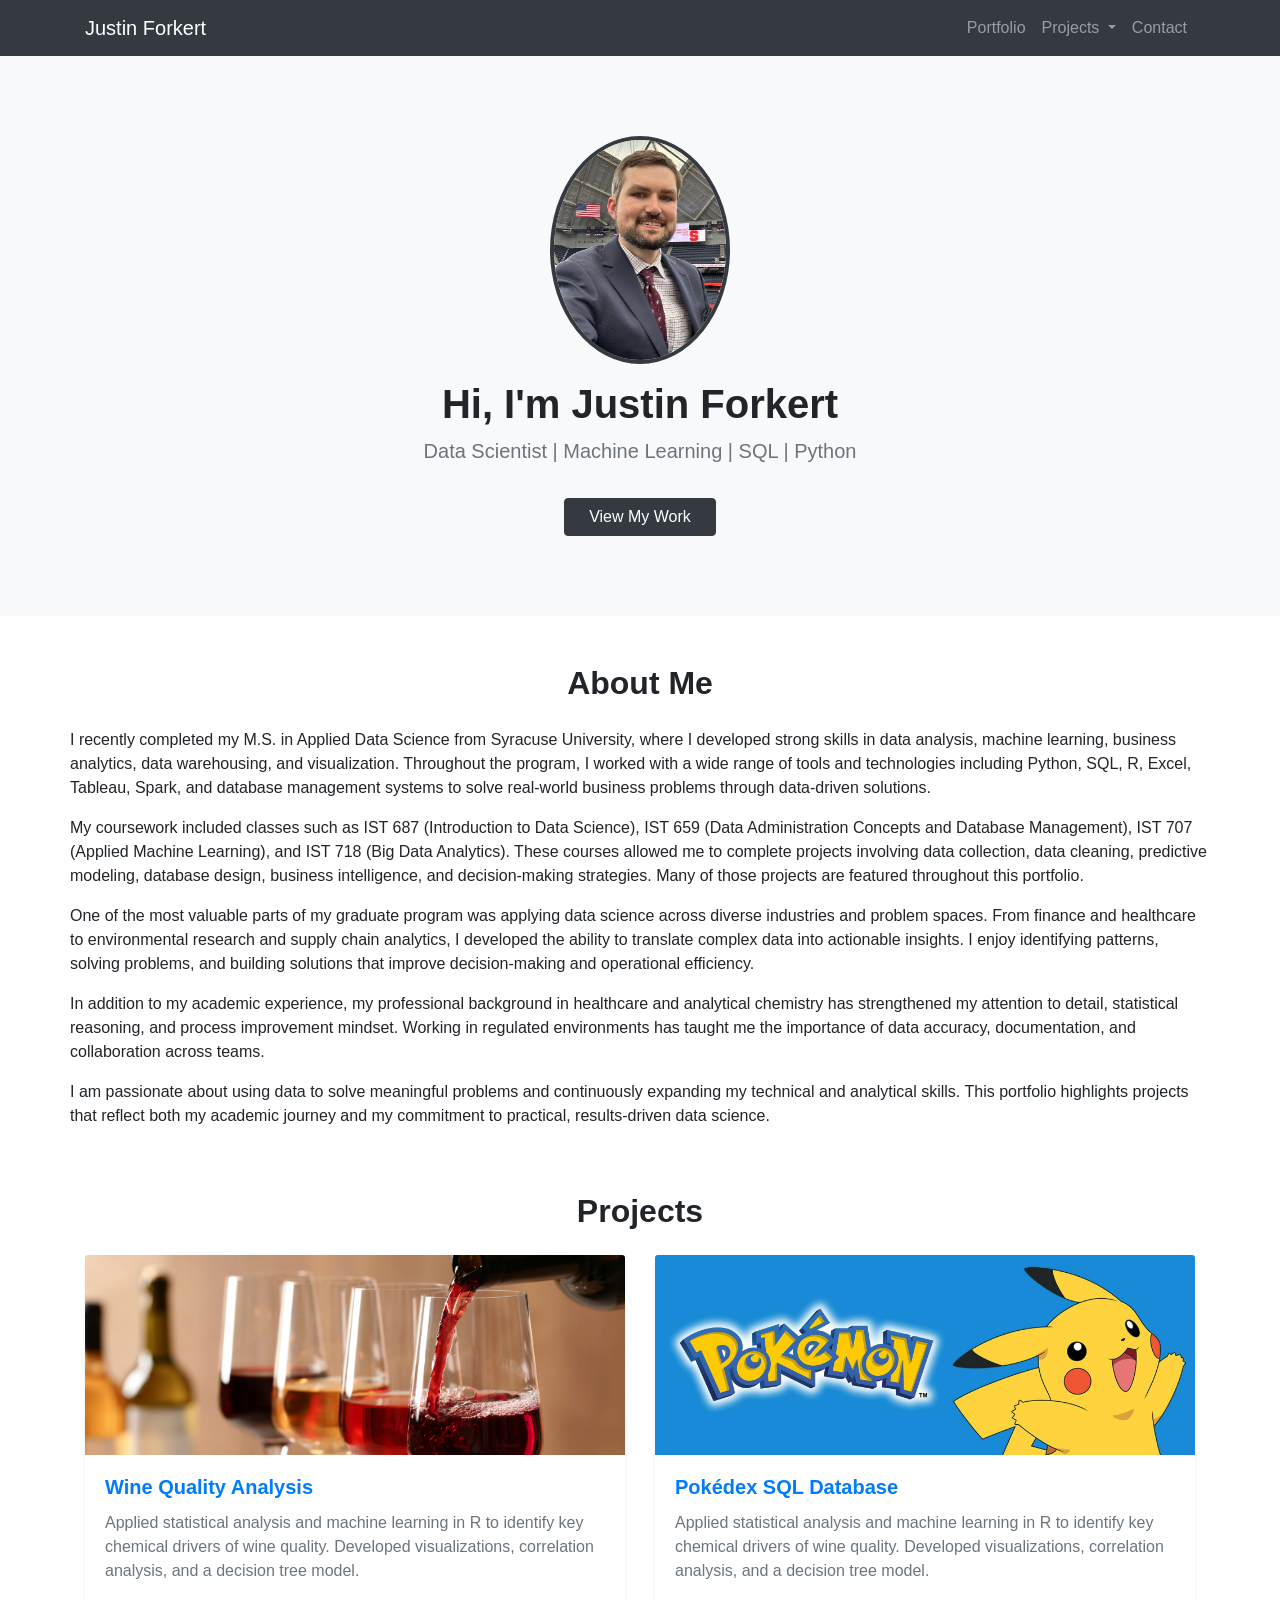
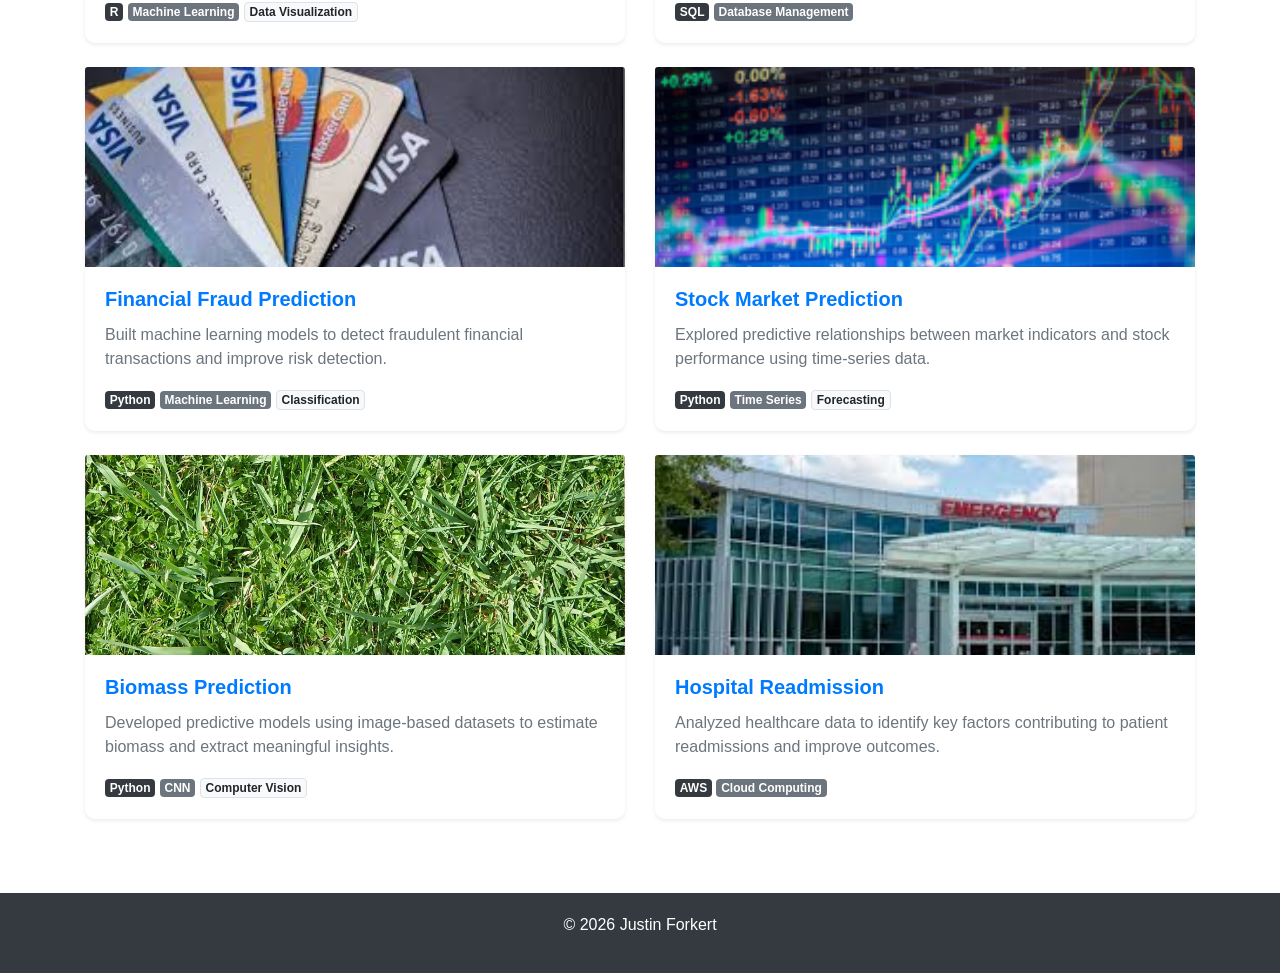
==== index.html @ 8ca79b42 "Update index.html" ====
<!DOCTYPE html>
<html lang="en">
<head>
    <meta charset="UTF-8">
    <meta name="viewport" content="width=device-width, initial-scale=1">
    <title>Justin Forkert | Data Scientist</title>

    <link rel="stylesheet" href="https://stackpath.bootstrapcdn.com/bootstrap/4.3.1/css/bootstrap.min.css">

    <style>
        body {
            font-family: Arial, sans-serif;
        }

       .hero {
    padding: 80px 0;
    background: #f8f9fa;
}

.profile-img {
    max-width: 180px;
    border-radius: 50%;
    border: 4px solid #343a40;
}

.section-title {
    font-weight: bold;
    margin-bottom: 25px;
}

.card {
    border: none;
    border-radius: 10px;
}

.card:hover {
    transform: translateY(-5px);
}

.card-img-top {
    height: 200px;
    object-fit: cover;
}
        footer {
            margin-top: 50px;
            padding: 20px 0;
            background-color: #343a40;
            color: white;
            text-align: center;
        }
    </style>
</head>

<body>
 <!-- MATCHED NAVBAR -->
    <nav class="navbar navbar-expand-lg navbar-dark bg-dark">
        <div class="container">

            <a class="navbar-brand" href="index.html">Justin Forkert</a>

            <button class="navbar-toggler" type="button" data-toggle="collapse" data-target="#mainNavbar" aria-controls="mainNavbar" aria-expanded="false" aria-label="Toggle navigation">
                <span class="navbar-toggler-icon"></span>
            </button>

            <div class="collapse navbar-collapse" id="mainNavbar">

                <ul class="navbar-nav ml-auto">

                    <li class="nav-item">
                        <a class="nav-link" href="index.html">Portfolio</a>
                    </li>

                    <li class="nav-item dropdown">
                        <a class="nav-link dropdown-toggle" href="#" data-toggle="dropdown">
                            Projects
                        </a>

                        <div class="dropdown-menu">
                            <a class="dropdown-item" href="Winedescription.html">Wine Quality Analysis</a>
                            <a class="dropdown-item" href="PokemonDescription.html">Pokedex SQL Database</a>
                            <a class="dropdown-item" href="CreditFraud.html">Financial Fraud Prediction</a>
                            <a class="dropdown-item" href="Stock_Market_Pred.html">Stock Market Prediction</a>
                            <a class="dropdown-item" href="BioMass.html">Biomass Prediction (SQL Database)</a>
                            <a class="dropdown-item" href="Hospital_Readmission_Prevention.html">Hospital Readmission Prevention</a>
                        </div>
                    </li>


                    <li class="nav-item">
                        <a class="nav-link" href="mailto:jforkert2010@gmail.com">Contact</a>
                    </li>

                </ul>

            </div>
        </div>
    </nav>
<!-- HERO -->
<section class="hero text-center bg-light">
    <div class="container">
        <img src="Head-Shot.png" alt="Justin Forkert" class="profile-img mb-3">
        <h1 class="font-weight-bold">Hi, I'm Justin Forkert</h1>
        <p class="lead text-muted">Data Scientist | Machine Learning | SQL | Python</p>
        <a href="projects.html" class="btn btn-dark mt-3 px-4">View My Work</a>
    </div>
</section>

<!-- ABOUT -->
<section class="container mt-5">
    <h2 class="section-title text-center">About Me</h2>
    <div class="row">
        <div>
            <p>
                I recently completed my M.S. in Applied Data Science from Syracuse University, where I developed strong skills in data analysis, machine learning, business analytics, data warehousing, and visualization. 
                Throughout the program, I worked with a wide range of tools and technologies including Python, SQL, R, Excel, Tableau, Spark, and database management systems to solve real-world business problems through data-driven solutions.
            </p>
            <p>
                My coursework included classes such as IST 687 (Introduction to Data Science), IST 659 (Data Administration Concepts and Database Management), IST 707 (Applied Machine Learning), and IST 718 (Big Data Analytics). 
                These courses allowed me to complete projects involving data collection, data cleaning, predictive modeling, database design, business intelligence, and decision-making strategies. Many of those projects are featured throughout this portfolio.
            </p>
            <p>
               One of the most valuable parts of my graduate program was applying data science across diverse industries and problem spaces. 
                From finance and healthcare to environmental research and supply chain analytics, I developed the ability to translate complex data into actionable insights. 
                I enjoy identifying patterns, solving problems, and building solutions that improve decision-making and operational efficiency. 
            </p>
            <p>
                In addition to my academic experience, my professional background in healthcare and analytical chemistry has strengthened my attention to detail, statistical reasoning, and process improvement mindset. 
                Working in regulated environments has taught me the importance of data accuracy, documentation, and collaboration across teams.
            </p>
            <p>
               I am passionate about using data to solve meaningful problems and continuously expanding my technical and analytical skills. 
               This portfolio highlights projects that reflect both my academic journey and my commitment to practical, results-driven data science. 
            </p>
        </div>
    </div>
</section>
    
<!-- PROJECTS -->
<section class="container mt-5">
    <h2 class="section-title text-center">Projects</h2>
    
    <div class="row">

        <!-- Winn PROJECT CARD -->
     <div class="col-md-6 mb-4">
    <div class="card h-100 shadow-sm border-0 project-card">

        <img src="Wine_sampling.webp" class="card-img-top" alt="Wine Quality Analysis">

        <div class="card-body d-flex flex-column">

            <h5 class="card-title font-weight-bold">
                <a href="Winedescription.html" class="project-link">
                    Wine Quality Analysis
                </a>
            </h5>

            <p class="card-text text-muted">
                Applied statistical analysis and machine learning in R to identify key chemical drivers of wine quality.
                Developed visualizations, correlation analysis, and a decision tree model.
            </p>

            <!-- SKILLS TAGS -->
            <div class="mt-auto">
                <span class="badge badge-dark">R</span>
                <span class="badge badge-secondary">Machine Learning</span>
                <span class="badge badge-light border">Data Visualization</span>
            </div>

        </div>
    </div>
</div>

        <!--Pokemon PROJECT CARD -->
     <div class="col-md-6 mb-4">
    <div class="card h-100 shadow-sm border-0 project-card">

        <img src="Pokemon2.jpg" class="card-img-top" alt="Pokédex SQL Database">

        <div class="card-body d-flex flex-column">

            <h5 class="card-title font-weight-bold">
                <a href="PokemonDescription.html" class="project-link">
                    Pokédex SQL Database
                </a>
            </h5>

            <p class="card-text text-muted">
                Applied statistical analysis and machine learning in R to identify key chemical drivers of wine quality.
                Developed visualizations, correlation analysis, and a decision tree model.
            </p>

            <!-- SKILLS TAGS -->
            <div class="mt-auto">
                <span class="badge badge-dark">SQL</span>
                <span class="badge badge-secondary">Database Management</span>
            </div>

        </div>
    </div>
</div>

<!-- PROJECT 3 -->
<div class="col-md-6 mb-4">
    <div class="card h-100 shadow-sm border-0 project-card">

        <img src="CreditCards.jpg" class="card-img-top" alt="Financial Fraud Prediction">

        <div class="card-body d-flex flex-column">

            <h5 class="card-title font-weight-bold">
                <a href="CreditFraud.html" class="project-link">
                    Financial Fraud Prediction
                </a>
            </h5>

            <p class="card-text text-muted">
                Built machine learning models to detect fraudulent financial transactions and improve risk detection.
            </p>

            <div class="mt-auto">
                <span class="badge badge-dark">Python</span>
                <span class="badge badge-secondary">Machine Learning</span>
                <span class="badge badge-light border">Classification</span>
            </div>

        </div>
    </div>
</div>

        <!--Stock PROJECT CARD -->
    <div class="col-md-6 mb-4">
    <div class="card h-100 shadow-sm border-0 project-card">

        <img src="stockmarket.png" class="card-img-top" alt="Stock Market Prediction">

        <div class="card-body d-flex flex-column">

            <h5 class="card-title font-weight-bold">
                <a href="Stock_Market_Pred.html" class="project-link">
                    Stock Market Prediction
                </a>
            </h5>

            <p class="card-text text-muted">
                Explored predictive relationships between market indicators and stock performance using time-series data.
            </p>

            <div class="mt-auto">
                <span class="badge badge-dark">Python</span>
                <span class="badge badge-secondary">Time Series</span>
                <span class="badge badge-light border">Forecasting</span>
            </div>

        </div>
    </div>
</div>
        <!--Biomass PROJECT CARD -->
       <div class="col-md-6 mb-4">
    <div class="card h-100 shadow-sm border-0 project-card">

        <img src="Biomass.jpg" class="card-img-top" alt="Biomass Prediction">

        <div class="card-body d-flex flex-column">

            <h5 class="card-title font-weight-bold">
                <a href="BioMass.html" class="project-link">
                    Biomass Prediction
                </a>
            </h5>

            <p class="card-text text-muted">
                Developed predictive models using image-based datasets to estimate biomass and extract meaningful insights.
            </p>

            <div class="mt-auto">
                <span class="badge badge-dark">Python</span>
                <span class="badge badge-secondary">CNN</span>
                <span class="badge badge-light border">Computer Vision</span>
            </div>

        </div>
    </div>
</div>

        <!-- PROJECT CARD -->
<div class="col-md-6 mb-4">
    <div class="card h-100 shadow-sm border-0 project-card">

        <img src="Hospital.jpg" class="card-img-top" alt="Hospital Readmission">

        <div class="card-body d-flex flex-column">

            <h5 class="card-title font-weight-bold">
                <a href="Hospital_Readmission_Prevention.html" class="project-link">
                    Hospital Readmission
                </a>
            </h5>

            <p class="card-text text-muted">
                Analyzed healthcare data to identify key factors contributing to patient readmissions and improve outcomes.
            </p>

            <div class="mt-auto">
                <span class="badge badge-dark">AWS</span>
                <span class="badge badge-secondary">Cloud Computing</span>
            </div>

        </div>
    </div>
</div>
</section>
 <!-- FOOTER -->
    <footer>
        <p>© 2026 Justin Forkert</p>
    </footer>

    <script src="https://code.jquery.com/jquery-3.3.1.slim.min.js"></script>
    <script src="https://cdnjs.cloudflare.com/ajax/libs/popper.js/1.14.7/umd/popper.min.js"></script>
    <script src="https://stackpath.bootstrapcdn.com/bootstrap/4.3.1/js/bootstrap.min.js"></script>

</body>
</html>
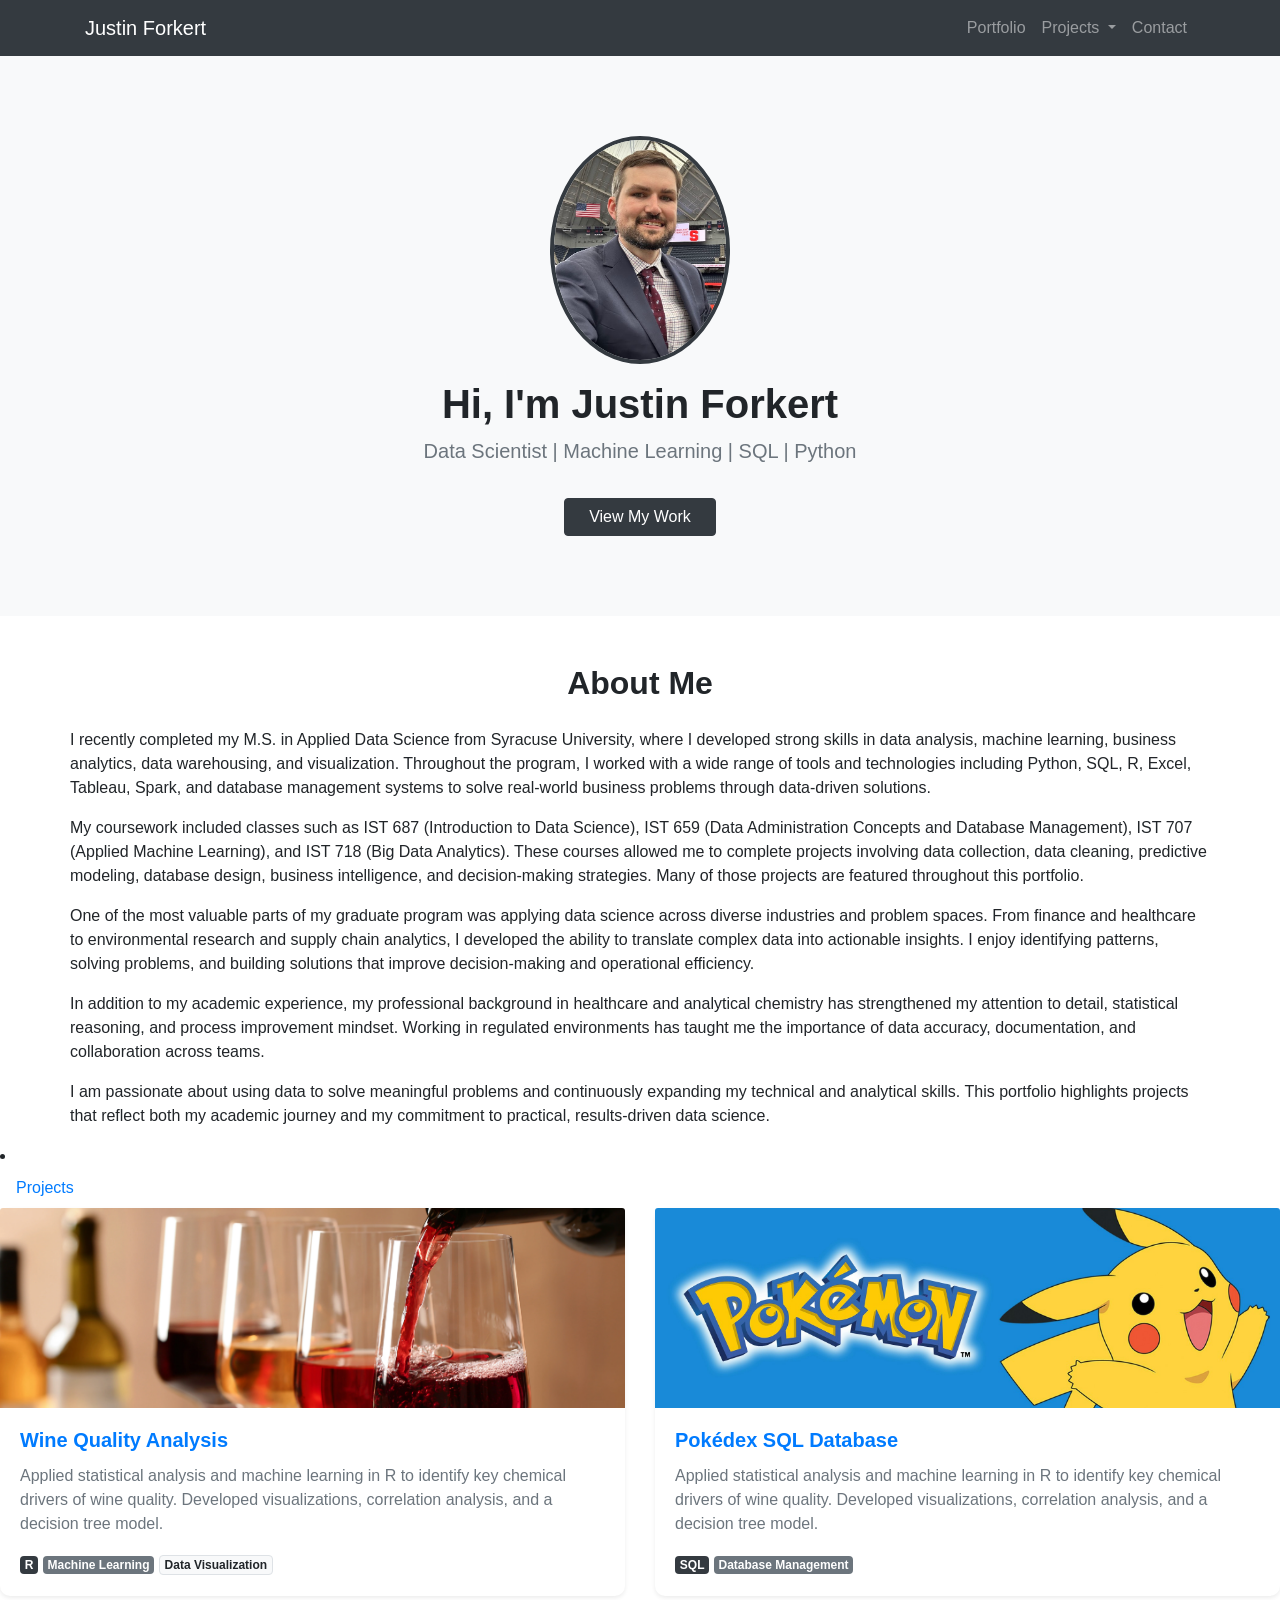
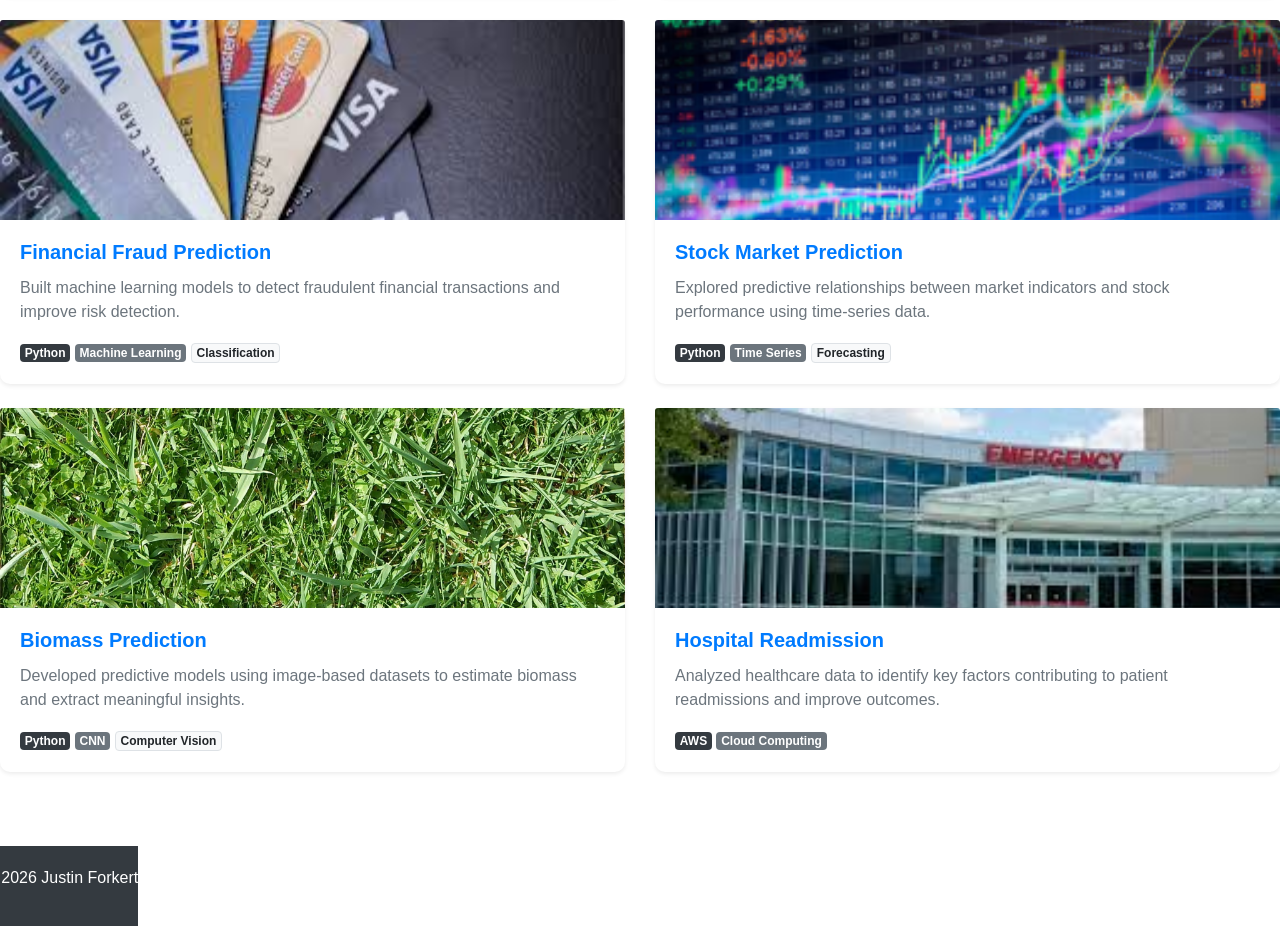
==== commit 1537535c: "Update index.html" ====
--- a/index.html
+++ b/index.html
@@ -101,7 +101,7 @@
         <img src="Head-Shot.png" alt="Justin Forkert" class="profile-img mb-3">
         <h1 class="font-weight-bold">Hi, I'm Justin Forkert</h1>
         <p class="lead text-muted">Data Scientist | Machine Learning | SQL | Python</p>
-        <a href="projects.html" class="btn btn-dark mt-3 px-4">View My Work</a>
+          <a href="#projects" class="btn btn-dark mt-3 px-4">View My Work</a>
     </div>
 </section>
 
@@ -136,8 +136,9 @@
 </section>
     
 <!-- PROJECTS -->
-<section class="container mt-5">
-    <h2 class="section-title text-center">Projects</h2>
+<li class="nav-item">
+    <a class="nav-link" href="#projects">Projects</a>
+</li>
     
     <div class="row">
 
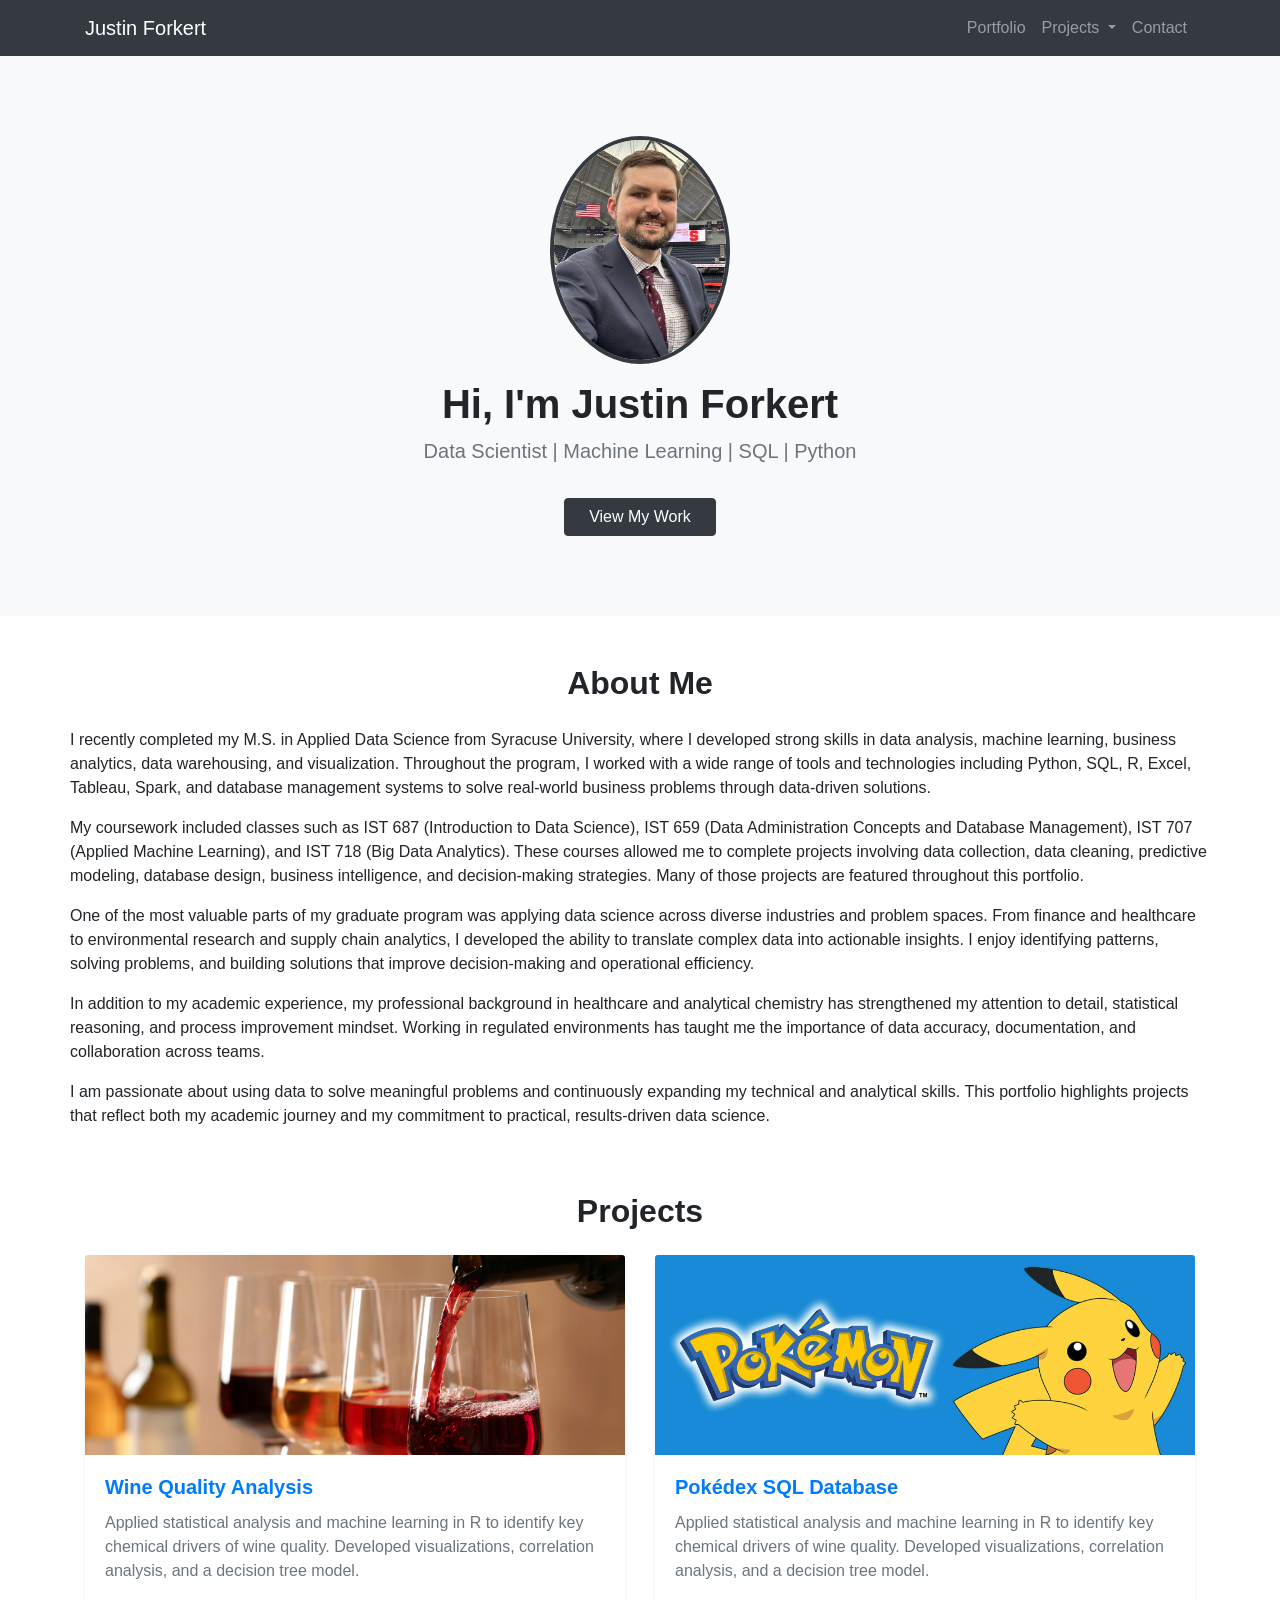
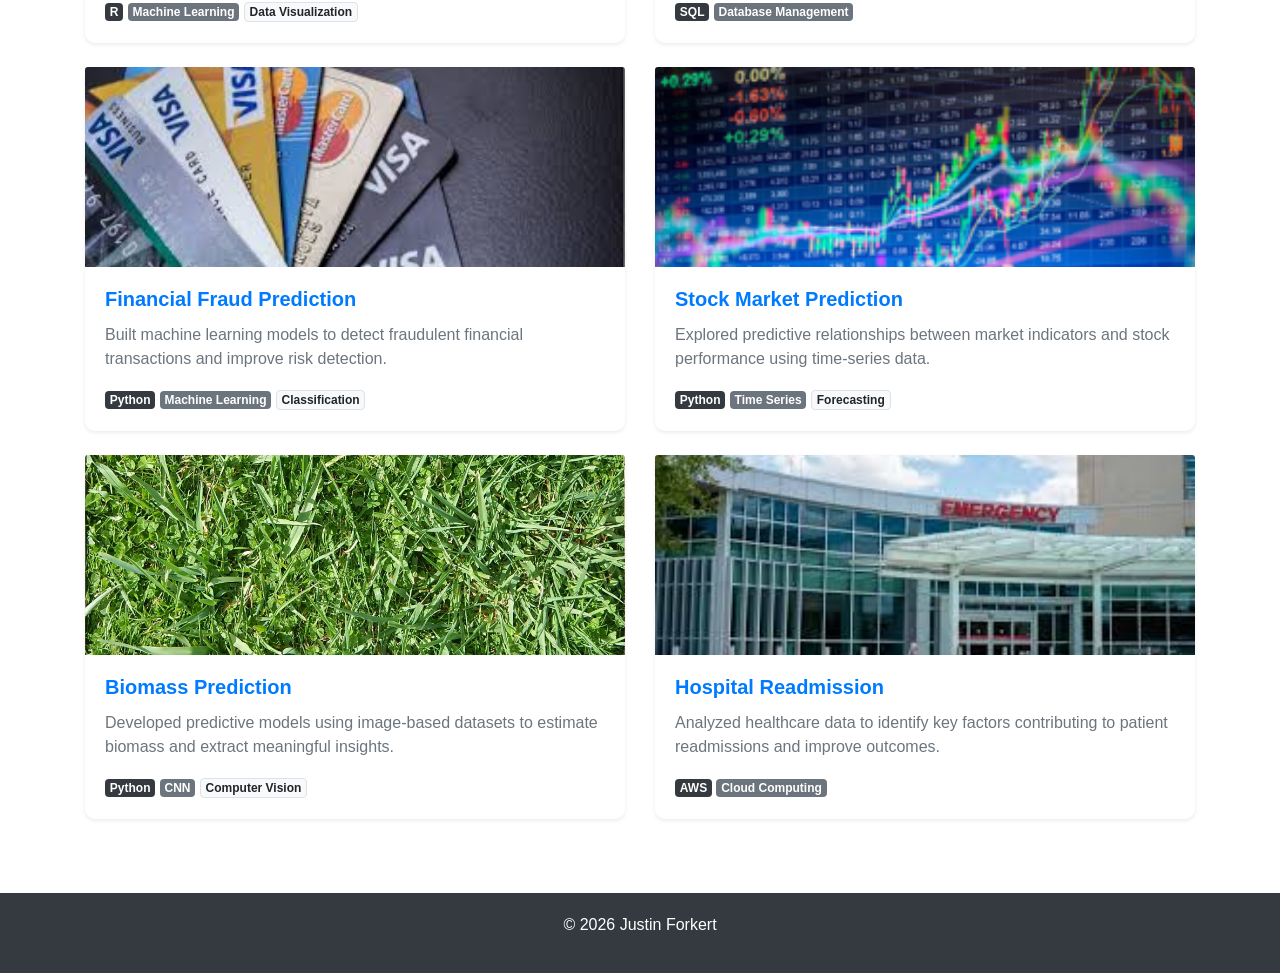
==== commit 08c64267: "Update index.html" ====
--- a/index.html
+++ b/index.html
@@ -136,10 +136,9 @@
 </section>
     
 <!-- PROJECTS -->
-<li class="nav-item">
-    <a class="nav-link" href="#projects">Projects</a>
-</li>
-    
+<section id="projects" class="container mt-5">
+    <h2 class="section-title text-center">Projects</h2>
+
     <div class="row">
 
         <!-- Winn PROJECT CARD -->
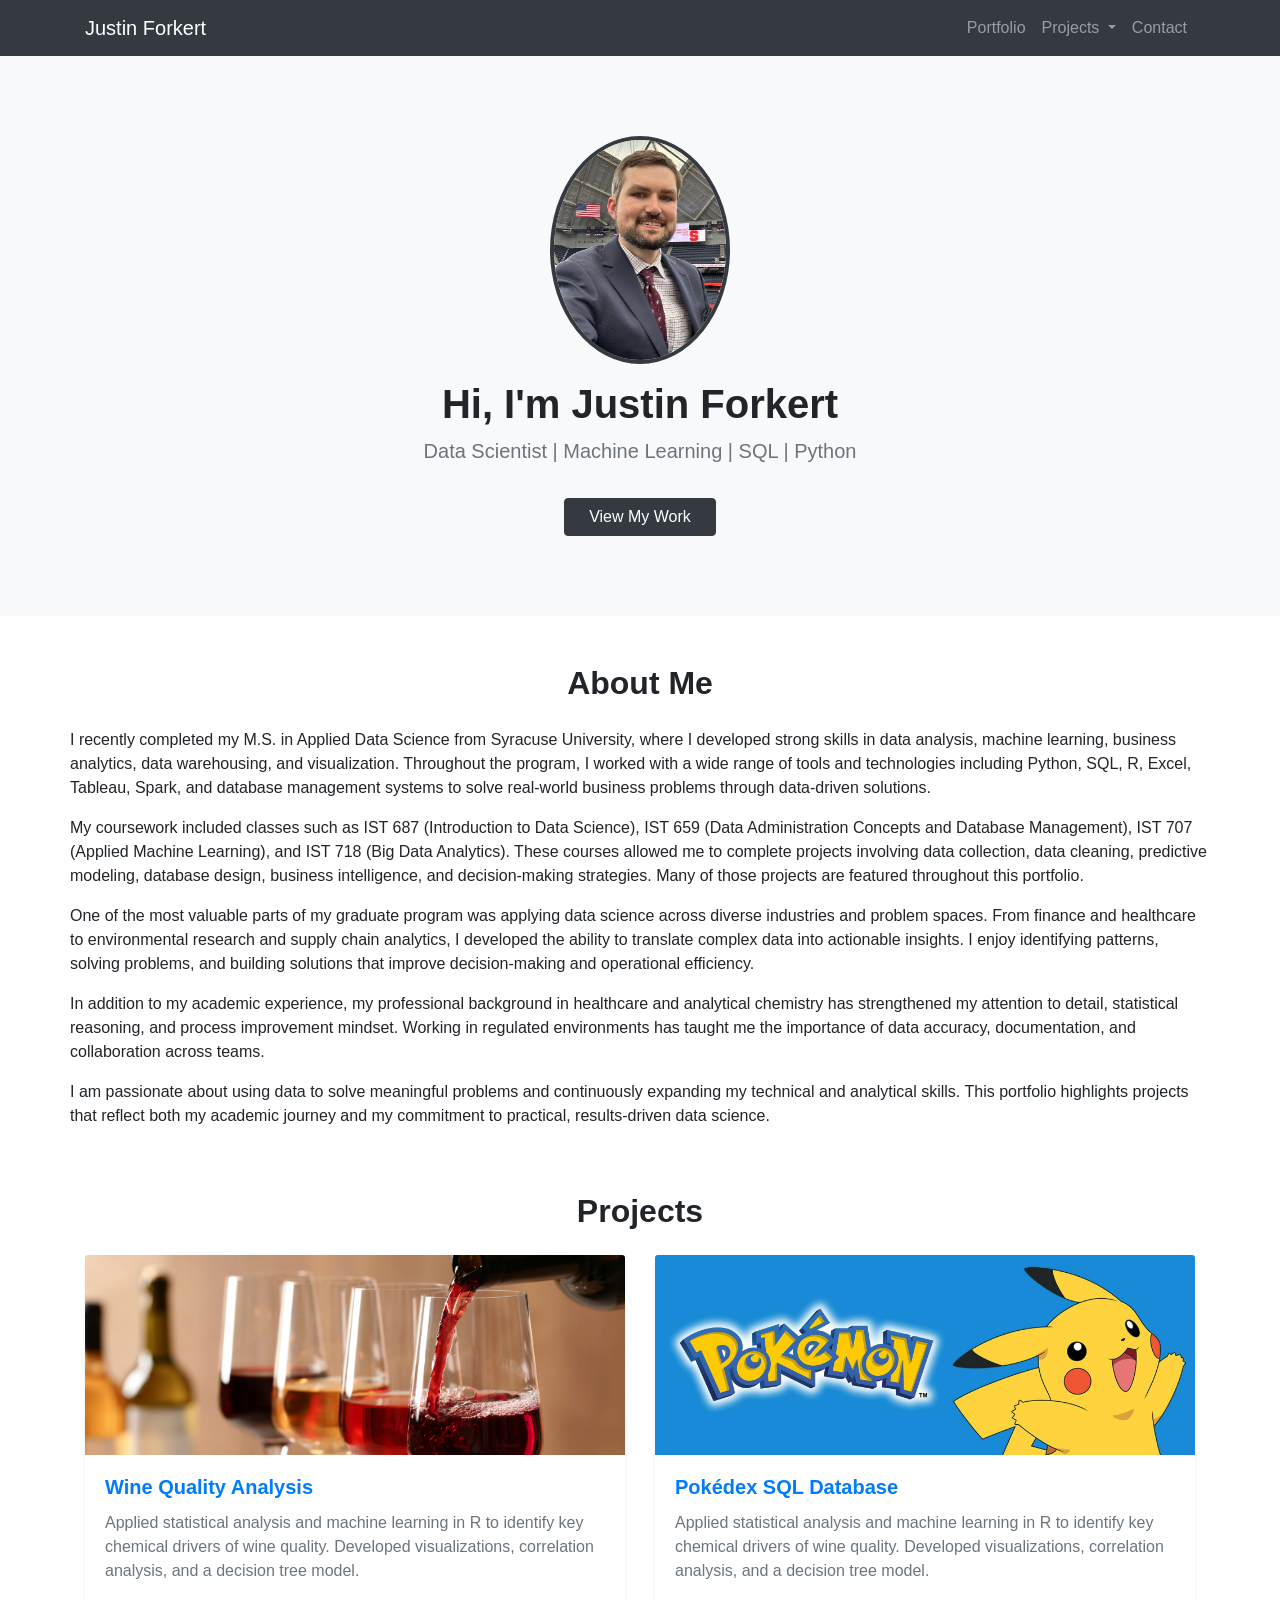
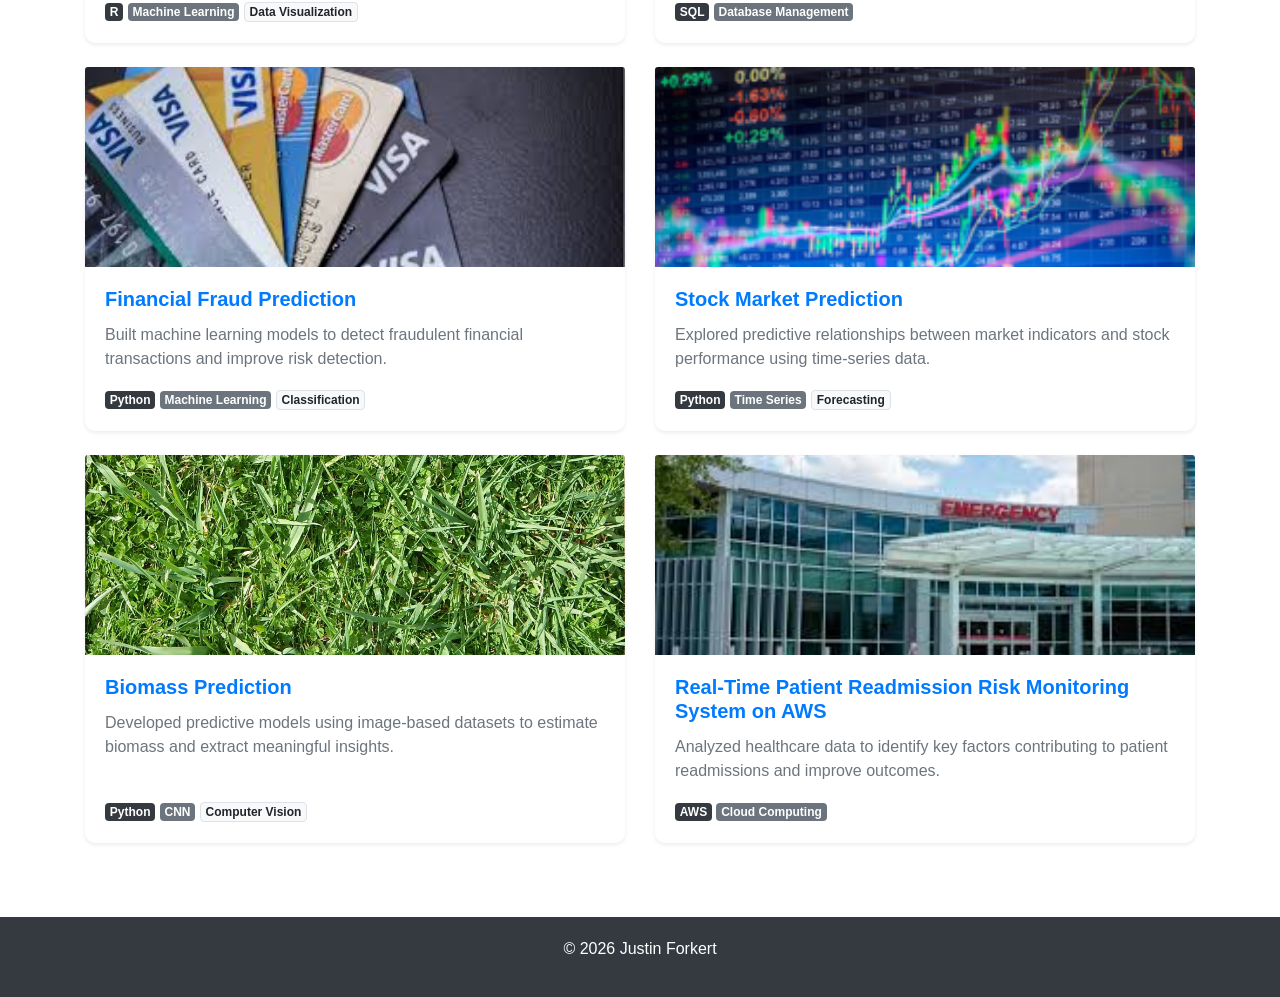
==== commit 2e3aa991: "Update index.html" ====
--- a/index.html
+++ b/index.html
@@ -293,7 +293,7 @@
 
             <h5 class="card-title font-weight-bold">
                 <a href="Hospital_Readmission_Prevention.html" class="project-link">
-                    Hospital Readmission
+                    Real-Time Patient Readmission​ Risk Monitoring System on AWS
                 </a>
             </h5>
 
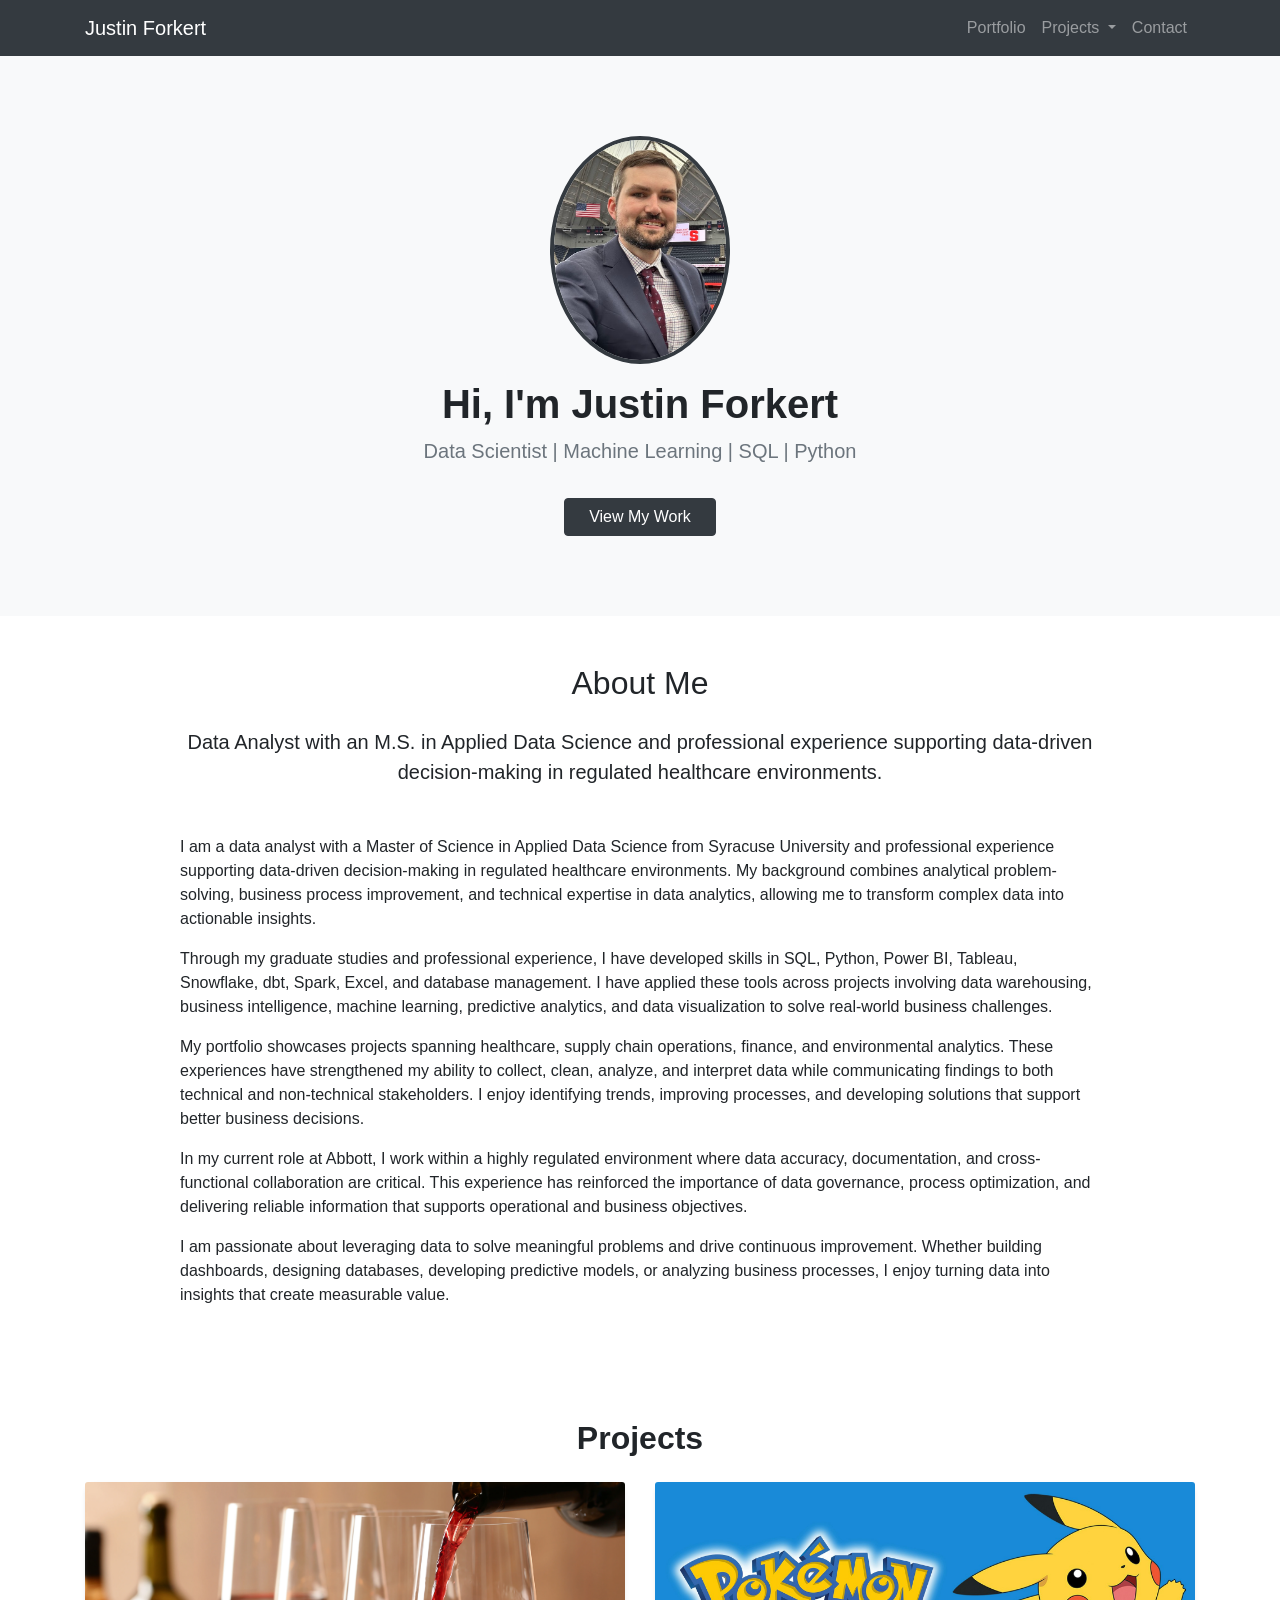
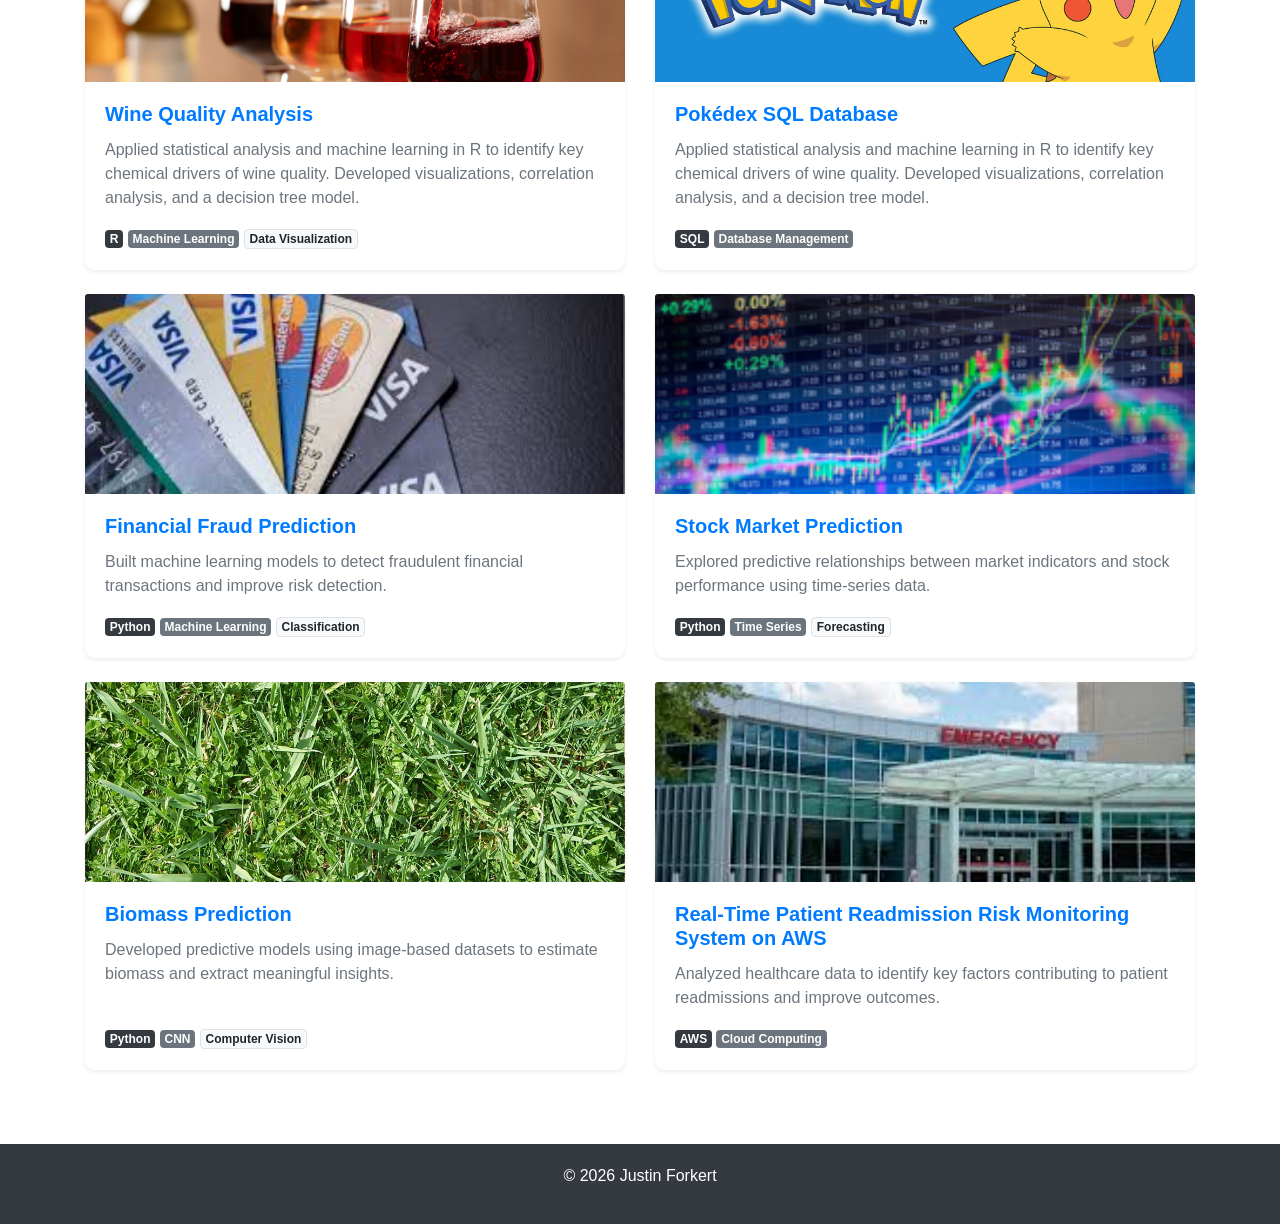
==== commit d558b251: "Update index.html" ====
--- a/index.html
+++ b/index.html
@@ -105,33 +105,65 @@
     </div>
 </section>
 
-<!-- ABOUT -->
-<section class="container mt-5">
-    <h2 class="section-title text-center">About Me</h2>
-    <div class="row">
-        <div>
-            <p>
-                I recently completed my M.S. in Applied Data Science from Syracuse University, where I developed strong skills in data analysis, machine learning, business analytics, data warehousing, and visualization. 
-                Throughout the program, I worked with a wide range of tools and technologies including Python, SQL, R, Excel, Tableau, Spark, and database management systems to solve real-world business problems through data-driven solutions.
-            </p>
-            <p>
-                My coursework included classes such as IST 687 (Introduction to Data Science), IST 659 (Data Administration Concepts and Database Management), IST 707 (Applied Machine Learning), and IST 718 (Big Data Analytics). 
-                These courses allowed me to complete projects involving data collection, data cleaning, predictive modeling, database design, business intelligence, and decision-making strategies. Many of those projects are featured throughout this portfolio.
-            </p>
-            <p>
-               One of the most valuable parts of my graduate program was applying data science across diverse industries and problem spaces. 
-                From finance and healthcare to environmental research and supply chain analytics, I developed the ability to translate complex data into actionable insights. 
-                I enjoy identifying patterns, solving problems, and building solutions that improve decision-making and operational efficiency. 
-            </p>
-            <p>
-                In addition to my academic experience, my professional background in healthcare and analytical chemistry has strengthened my attention to detail, statistical reasoning, and process improvement mindset. 
-                Working in regulated environments has taught me the importance of data accuracy, documentation, and collaboration across teams.
-            </p>
-            <p>
-               I am passionate about using data to solve meaningful problems and continuously expanding my technical and analytical skills. 
-               This portfolio highlights projects that reflect both my academic journey and my commitment to practical, results-driven data science. 
-            </p>
-        </div>
+<!-- ABOUT ME -->
+<section id="about" class="py-5">
+    <div class="container">
+
+        <div class="row justify-content-center">
+            <div class="col-lg-10">
+
+                <h2 class="text-center mb-4">About Me</h2>
+
+                <p class="lead text-center mb-5">
+                    Data Analyst with an M.S. in Applied Data Science and professional experience
+                    supporting data-driven decision-making in regulated healthcare environments.
+                </p>
+
+                <p>
+                    I am a data analyst with a Master of Science in Applied Data Science from
+                    Syracuse University and professional experience supporting data-driven
+                    decision-making in regulated healthcare environments. My background combines
+                    analytical problem-solving, business process improvement, and technical
+                    expertise in data analytics, allowing me to transform complex data into
+                    actionable insights.
+                </p>
+
+                <p>
+                    Through my graduate studies and professional experience, I have developed
+                    skills in SQL, Python, Power BI, Tableau, Snowflake, dbt, Spark, Excel,
+                    and database management. I have applied these tools across projects
+                    involving data warehousing, business intelligence, machine learning,
+                    predictive analytics, and data visualization to solve real-world business
+                    challenges.
+                </p>
+
+                <p>
+                    My portfolio showcases projects spanning healthcare, supply chain
+                    operations, finance, and environmental analytics. These experiences have
+                    strengthened my ability to collect, clean, analyze, and interpret data
+                    while communicating findings to both technical and non-technical
+                    stakeholders. I enjoy identifying trends, improving processes, and
+                    developing solutions that support better business decisions.
+                </p>
+
+                <p>
+                    In my current role at Abbott, I work within a highly regulated environment
+                    where data accuracy, documentation, and cross-functional collaboration are
+                    critical. This experience has reinforced the importance of data governance,
+                    process optimization, and delivering reliable information that supports
+                    operational and business objectives.
+                </p>
+
+                <p>
+                    I am passionate about leveraging data to solve meaningful problems and drive
+                    continuous improvement. Whether building dashboards, designing databases,
+                    developing predictive models, or analyzing business processes, I enjoy
+                    turning data into insights that create measurable value.
+                </p>
+
+            </div>
+        </div>
+
     </div>
 </section>
     
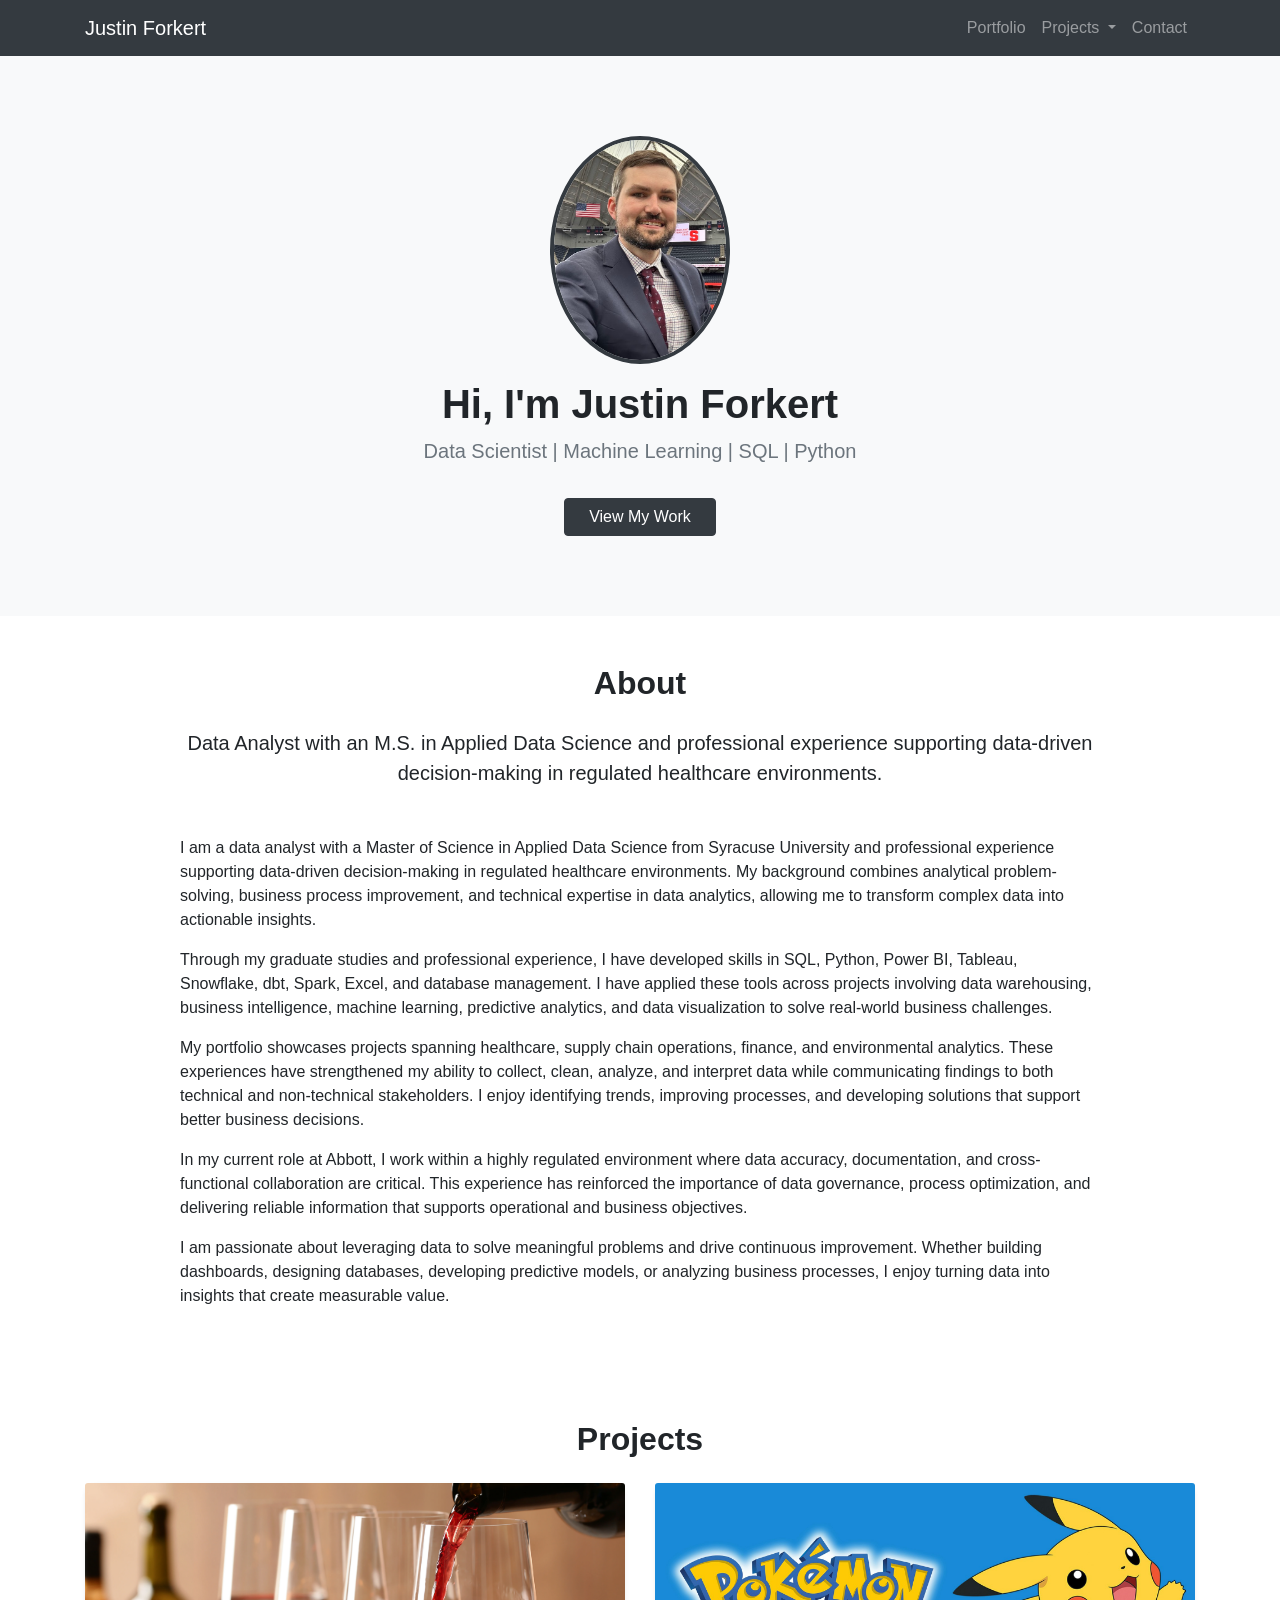
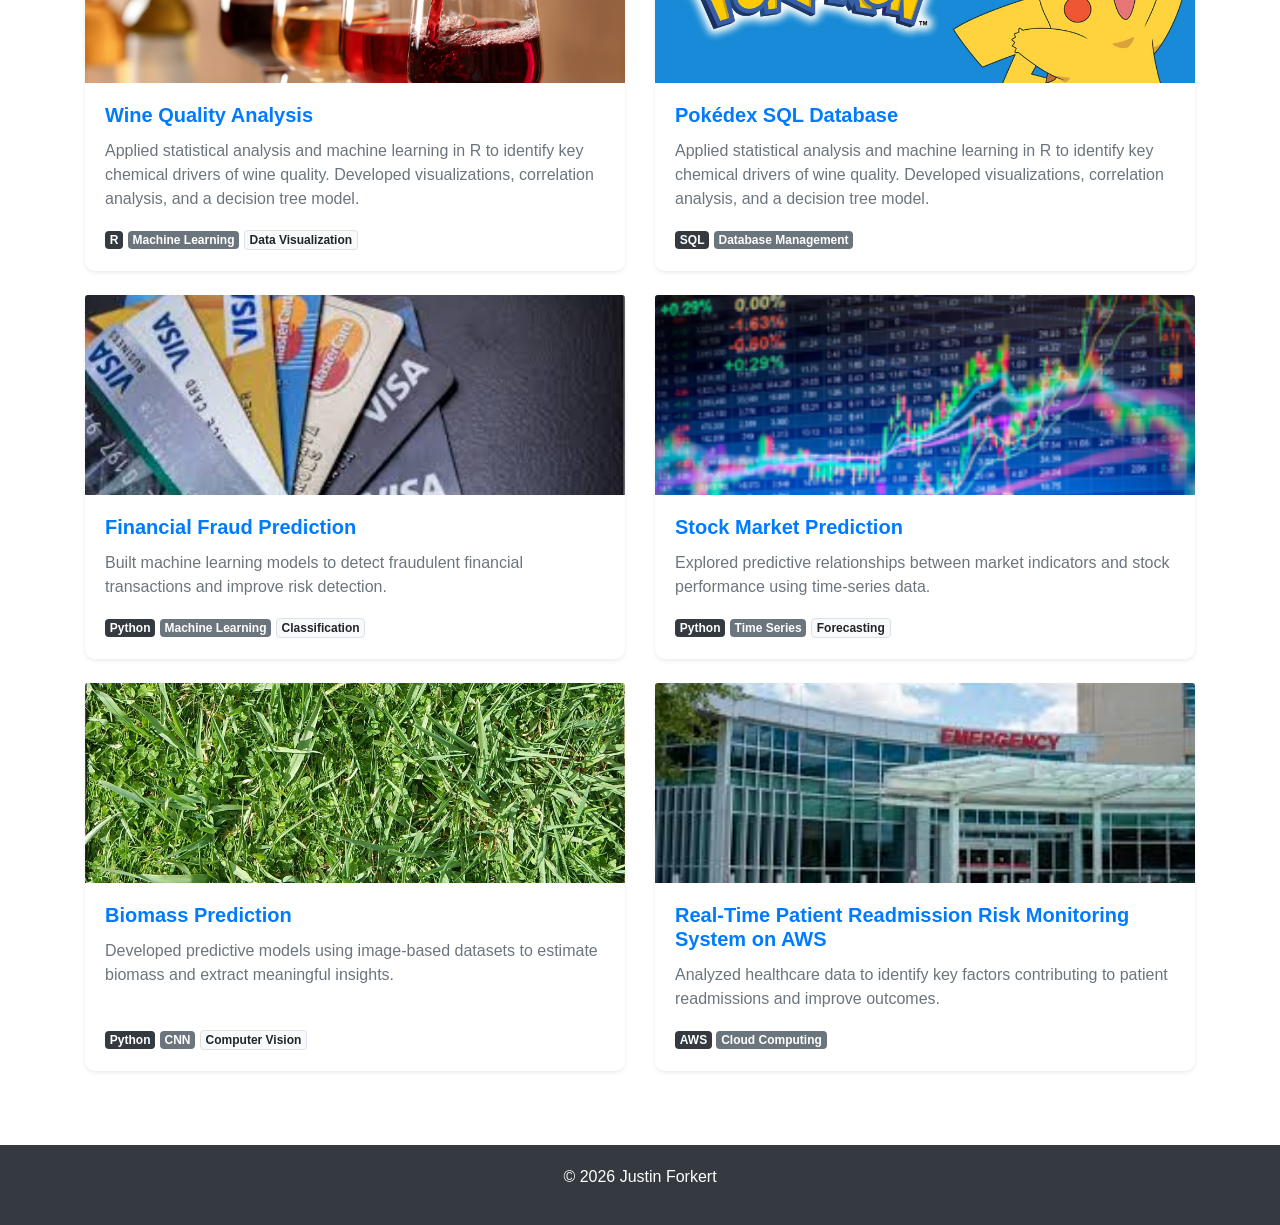
==== commit 981d7a9f: "Update index.html" ====
--- a/index.html
+++ b/index.html
@@ -111,9 +111,7 @@
 
         <div class="row justify-content-center">
             <div class="col-lg-10">
-
-                <h2 class="text-center mb-4">About Me</h2>
-
+                 <h2 class="section-title text-center">About</h2>
                 <p class="lead text-center mb-5">
                     Data Analyst with an M.S. in Applied Data Science and professional experience
                     supporting data-driven decision-making in regulated healthcare environments.
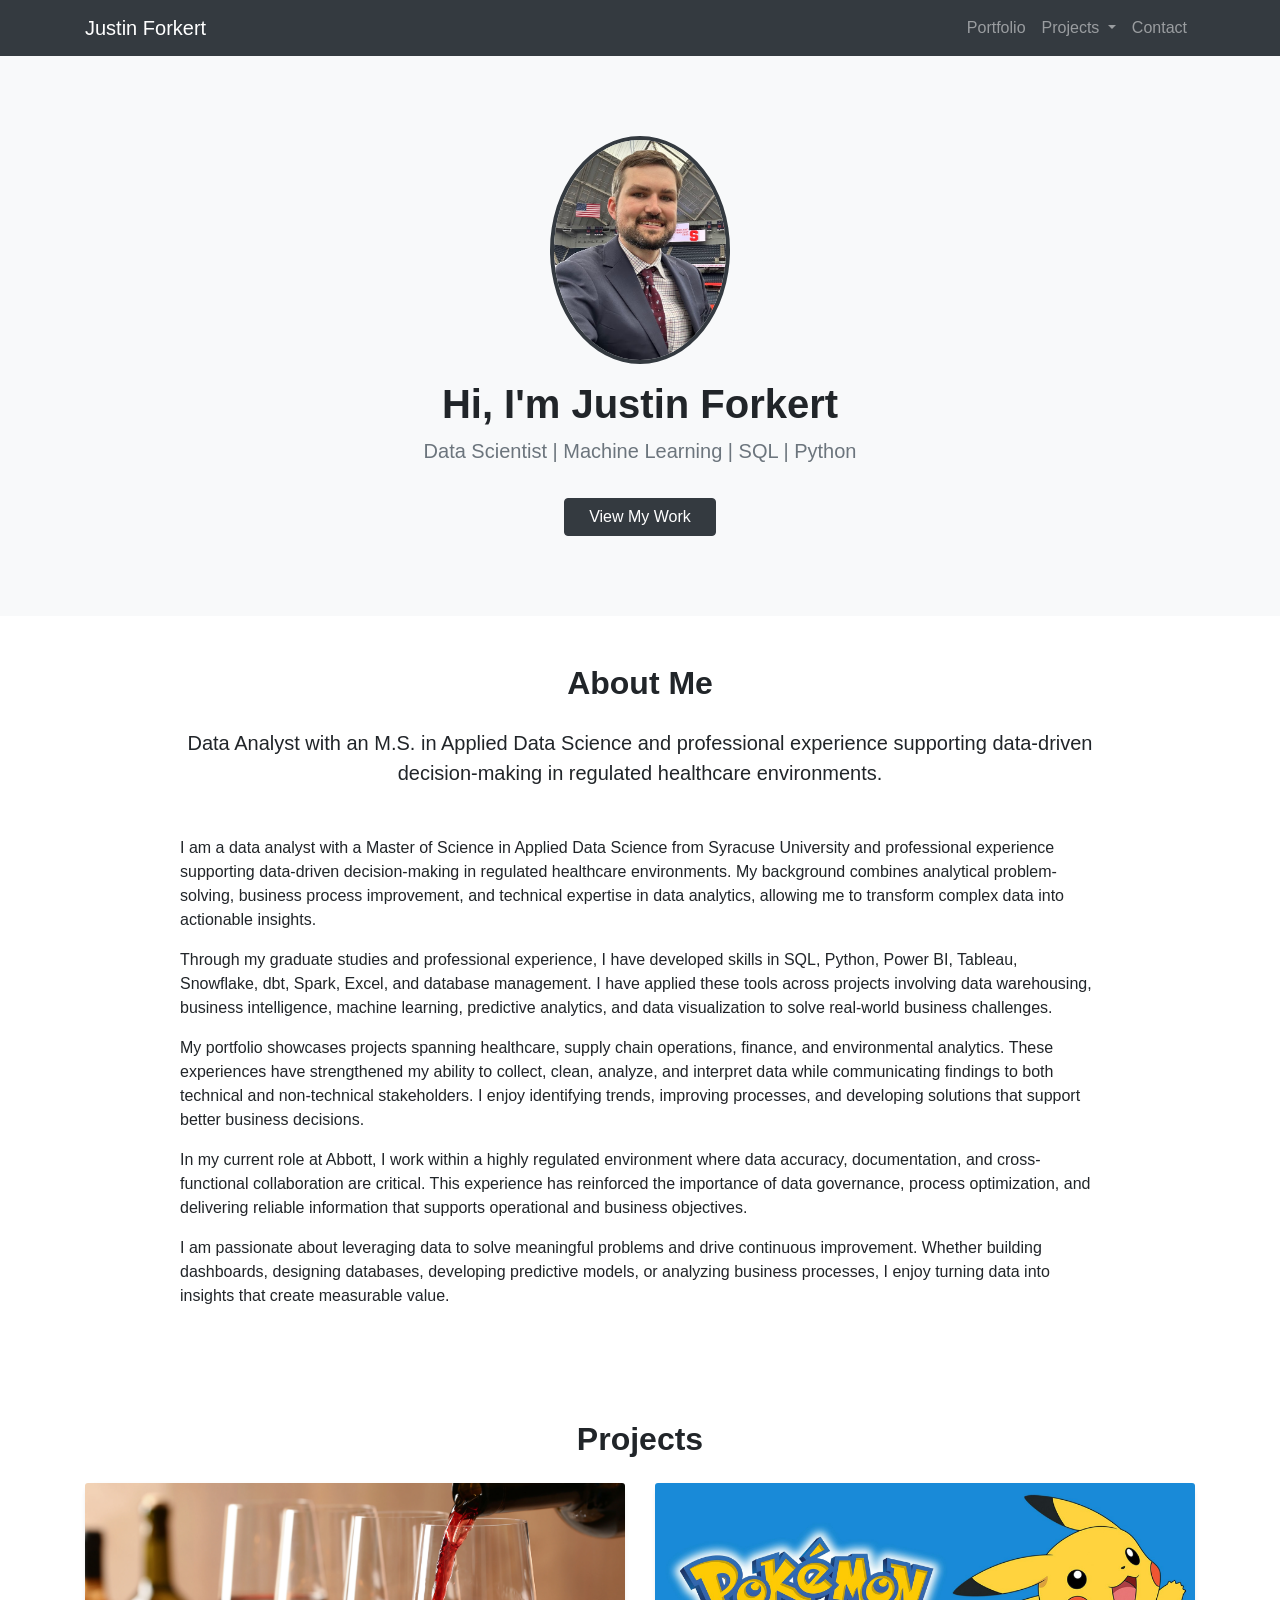
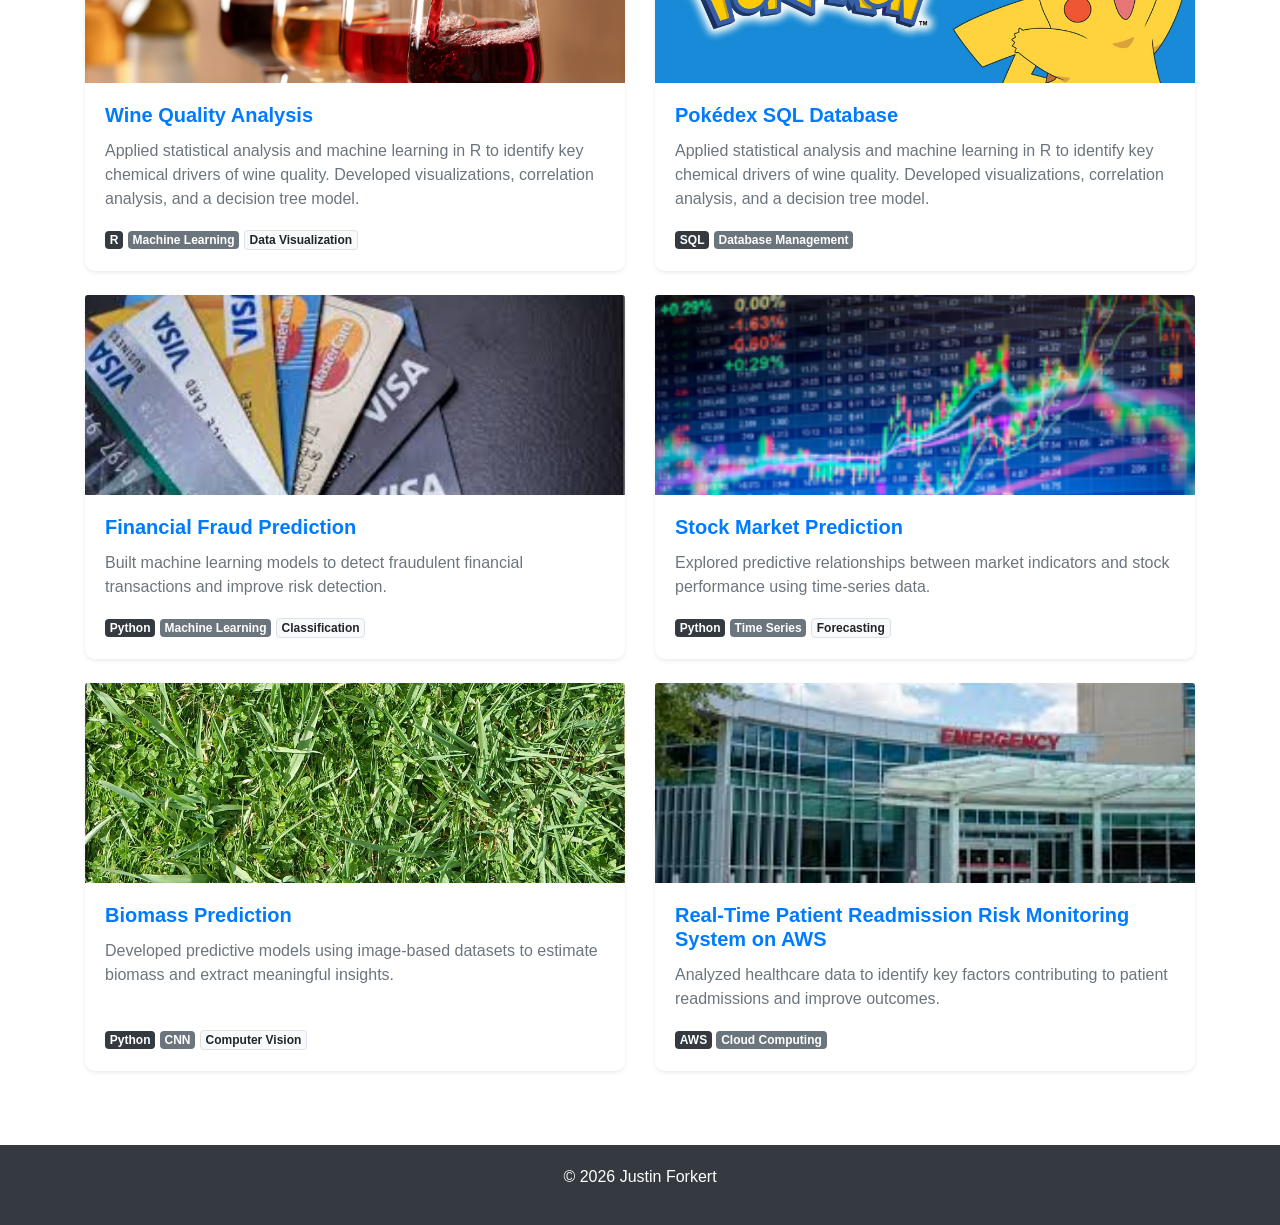
==== commit 832682d2: "Update index.html" ====
--- a/index.html
+++ b/index.html
@@ -111,7 +111,7 @@
 
         <div class="row justify-content-center">
             <div class="col-lg-10">
-                 <h2 class="section-title text-center">About</h2>
+                 <h2 class="section-title text-center">About Me</h2>
                 <p class="lead text-center mb-5">
                     Data Analyst with an M.S. in Applied Data Science and professional experience
                     supporting data-driven decision-making in regulated healthcare environments.
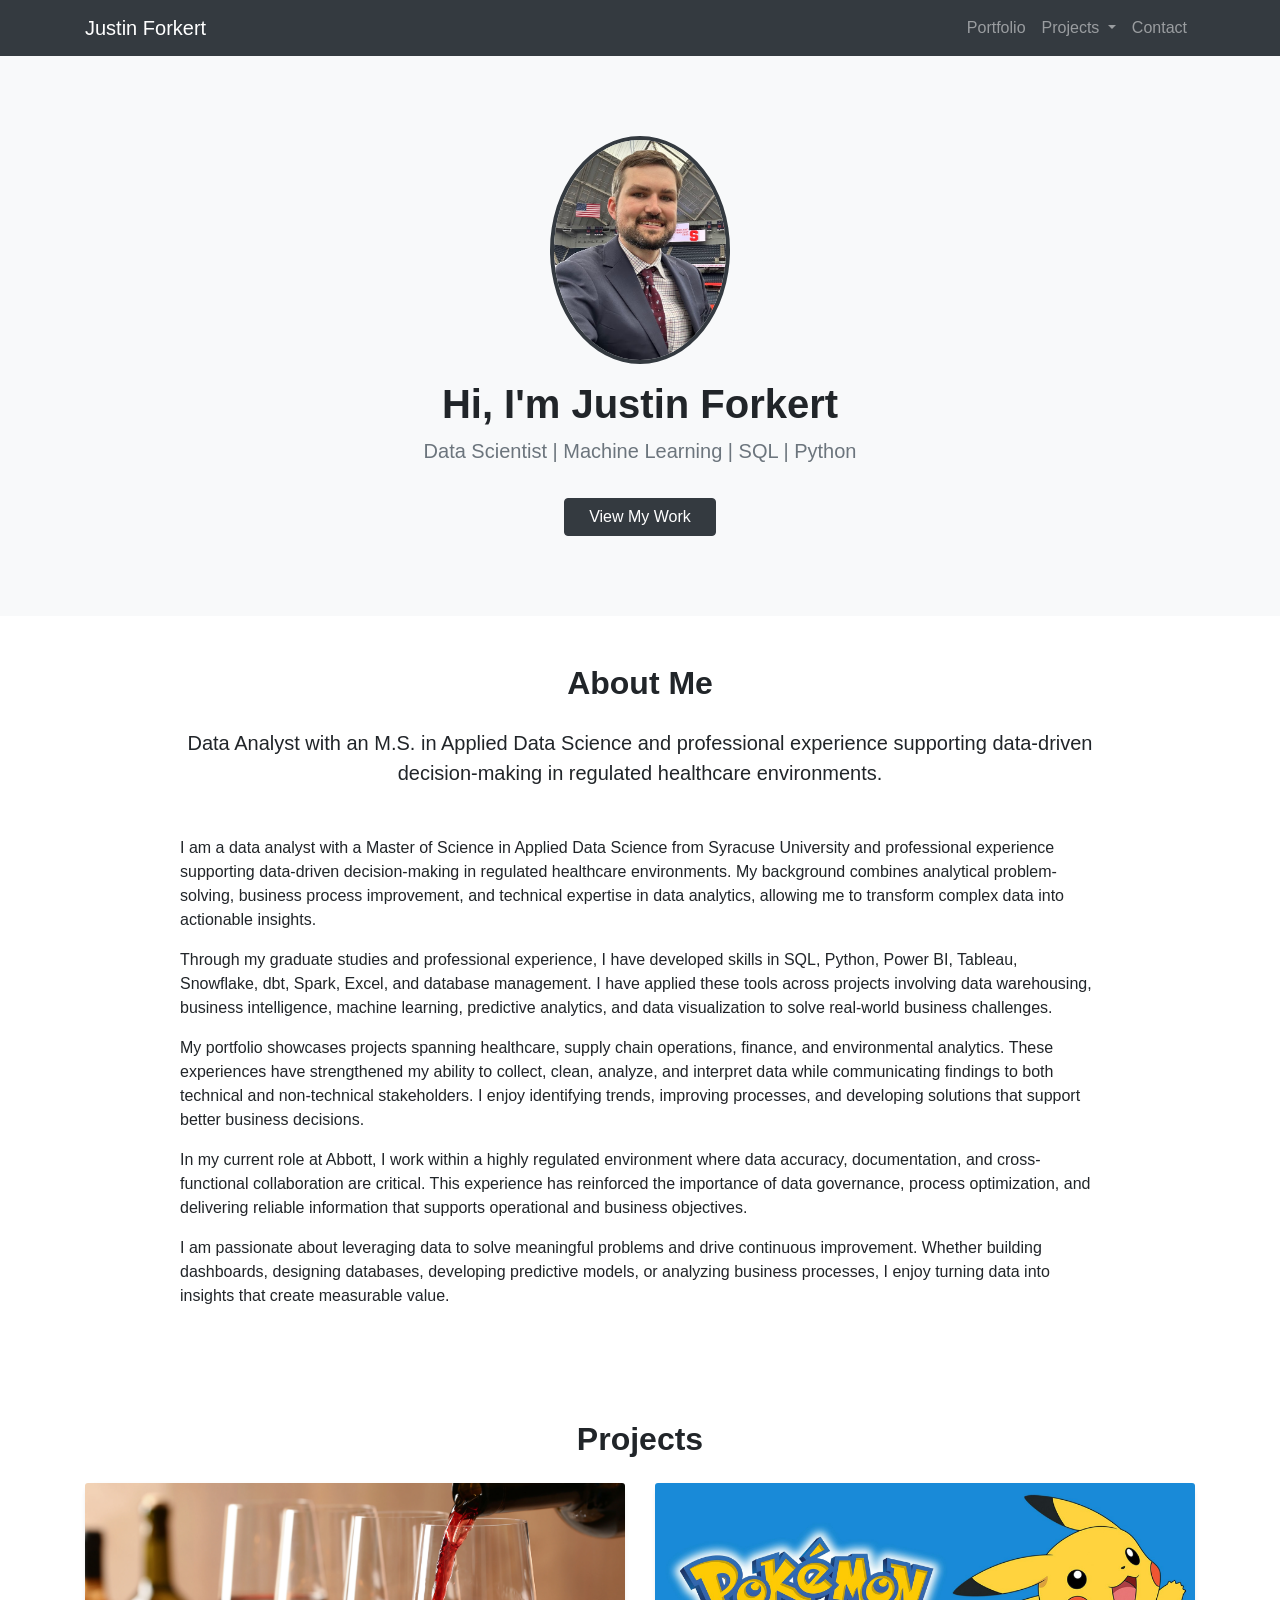
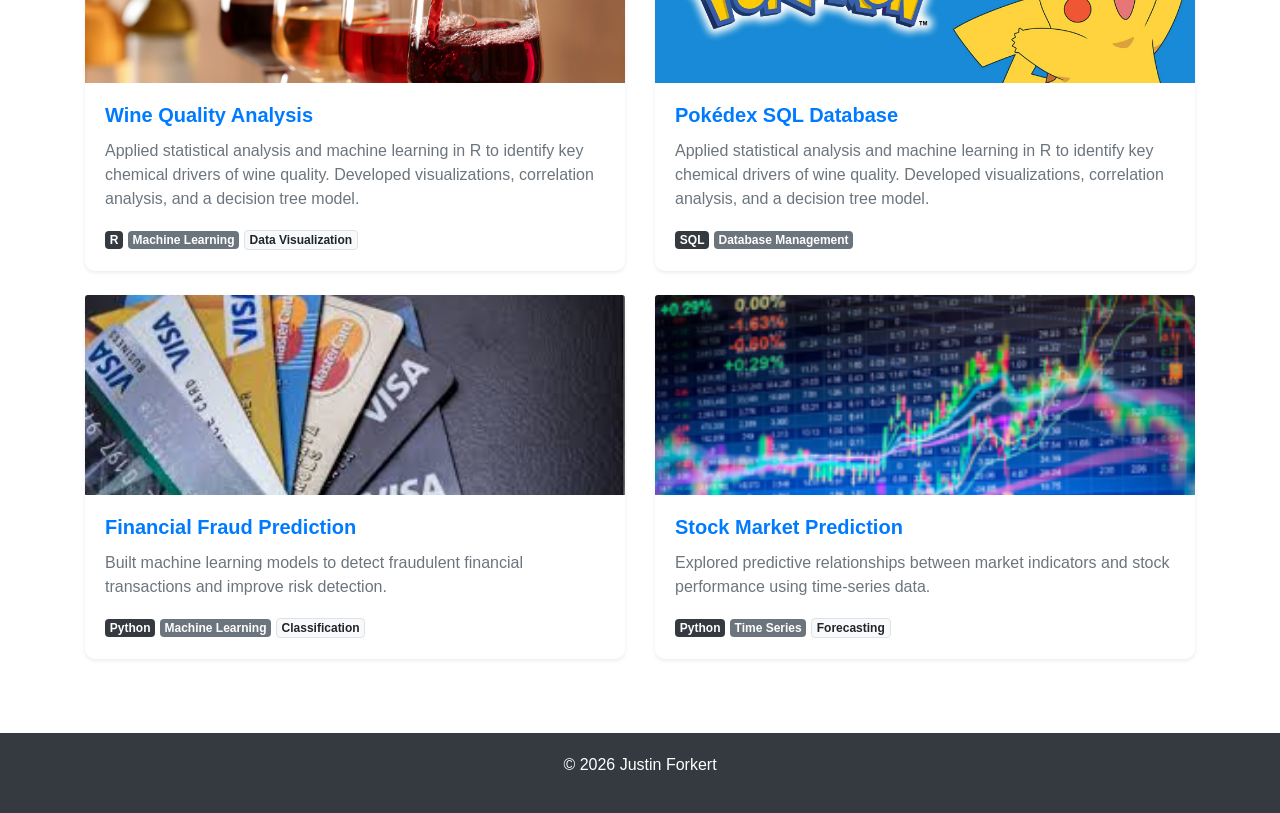
==== commit 95d19a6c: "Update index.html" ====
--- a/index.html
+++ b/index.html
@@ -285,60 +285,7 @@
         </div>
     </div>
 </div>
-        <!--Biomass PROJECT CARD -->
-       <div class="col-md-6 mb-4">
-    <div class="card h-100 shadow-sm border-0 project-card">
-
-        <img src="Biomass.jpg" class="card-img-top" alt="Biomass Prediction">
-
-        <div class="card-body d-flex flex-column">
-
-            <h5 class="card-title font-weight-bold">
-                <a href="BioMass.html" class="project-link">
-                    Biomass Prediction
-                </a>
-            </h5>
-
-            <p class="card-text text-muted">
-                Developed predictive models using image-based datasets to estimate biomass and extract meaningful insights.
-            </p>
-
-            <div class="mt-auto">
-                <span class="badge badge-dark">Python</span>
-                <span class="badge badge-secondary">CNN</span>
-                <span class="badge badge-light border">Computer Vision</span>
-            </div>
-
-        </div>
-    </div>
-</div>
-
-        <!-- PROJECT CARD -->
-<div class="col-md-6 mb-4">
-    <div class="card h-100 shadow-sm border-0 project-card">
-
-        <img src="Hospital.jpg" class="card-img-top" alt="Hospital Readmission">
-
-        <div class="card-body d-flex flex-column">
-
-            <h5 class="card-title font-weight-bold">
-                <a href="Hospital_Readmission_Prevention.html" class="project-link">
-                    Real-Time Patient Readmission​ Risk Monitoring System on AWS
-                </a>
-            </h5>
-
-            <p class="card-text text-muted">
-                Analyzed healthcare data to identify key factors contributing to patient readmissions and improve outcomes.
-            </p>
-
-            <div class="mt-auto">
-                <span class="badge badge-dark">AWS</span>
-                <span class="badge badge-secondary">Cloud Computing</span>
-            </div>
-
-        </div>
-    </div>
-</div>
+
 </section>
  <!-- FOOTER -->
     <footer>
